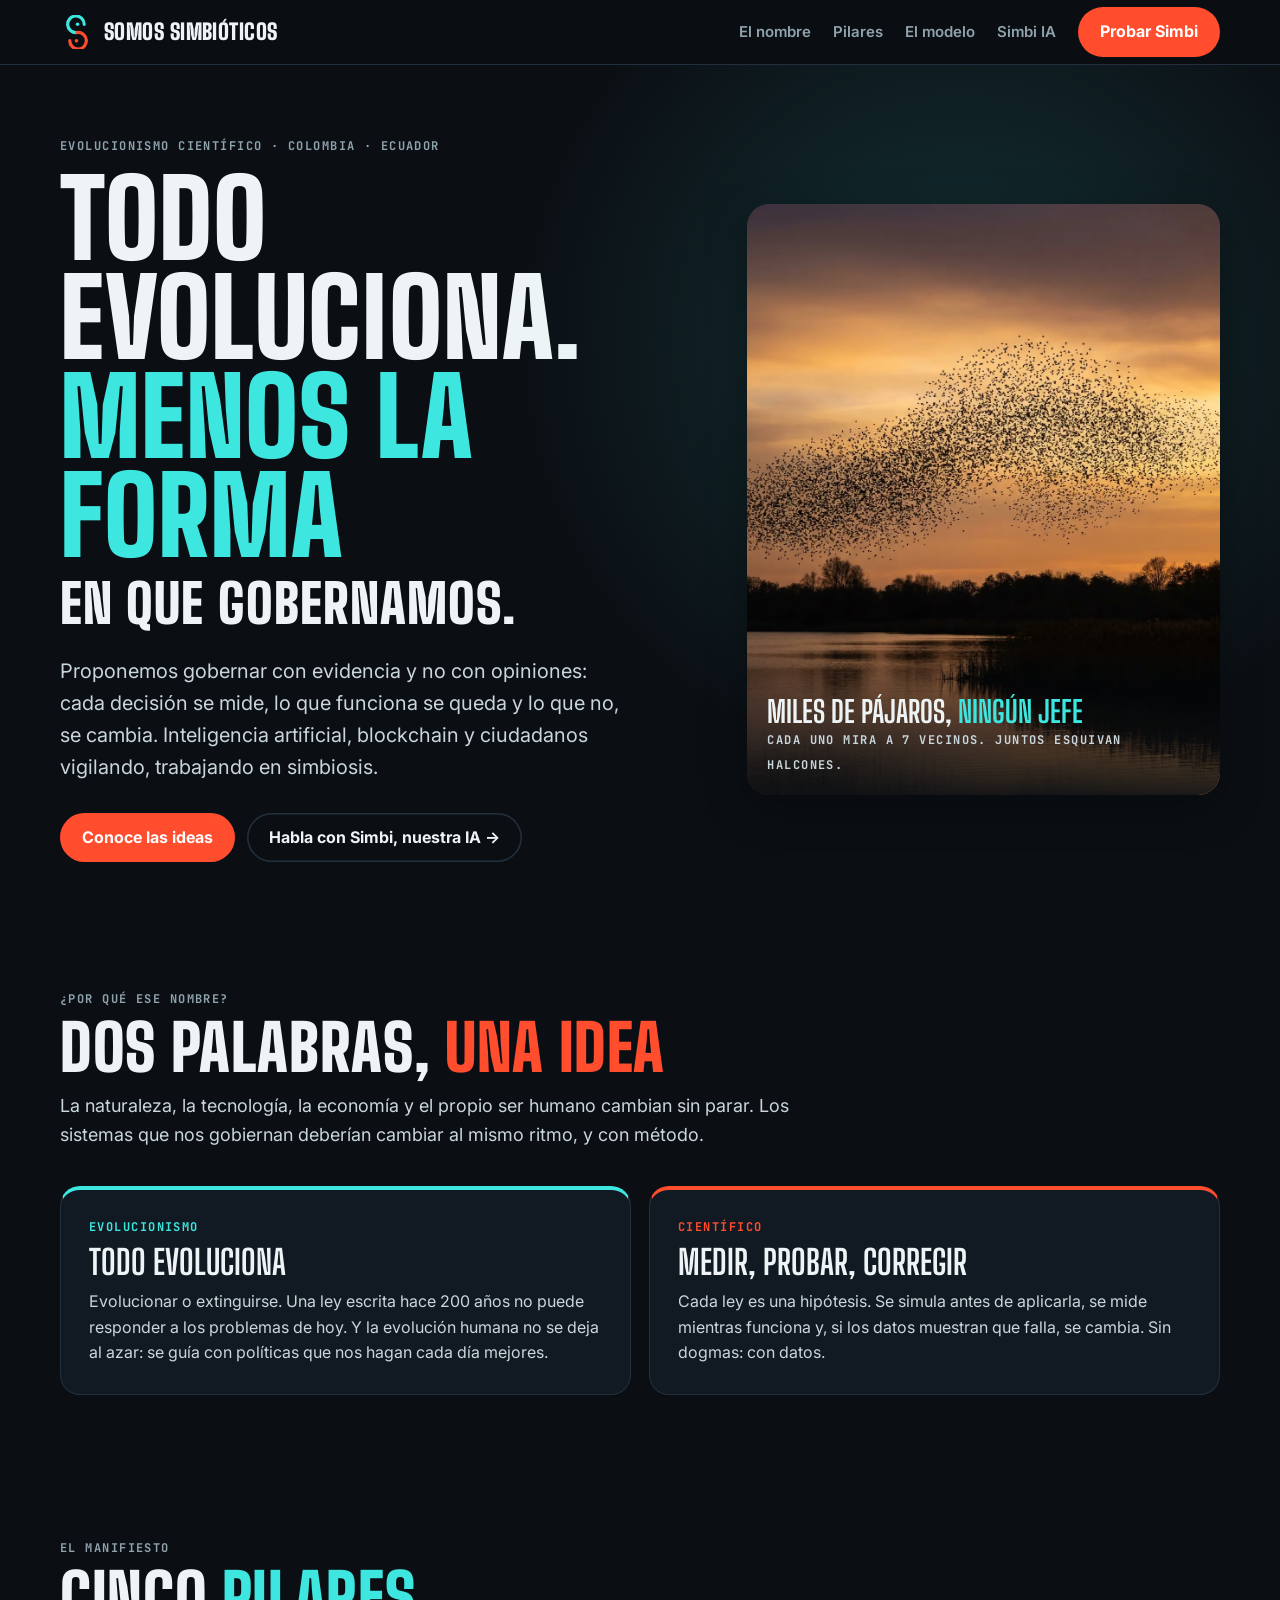
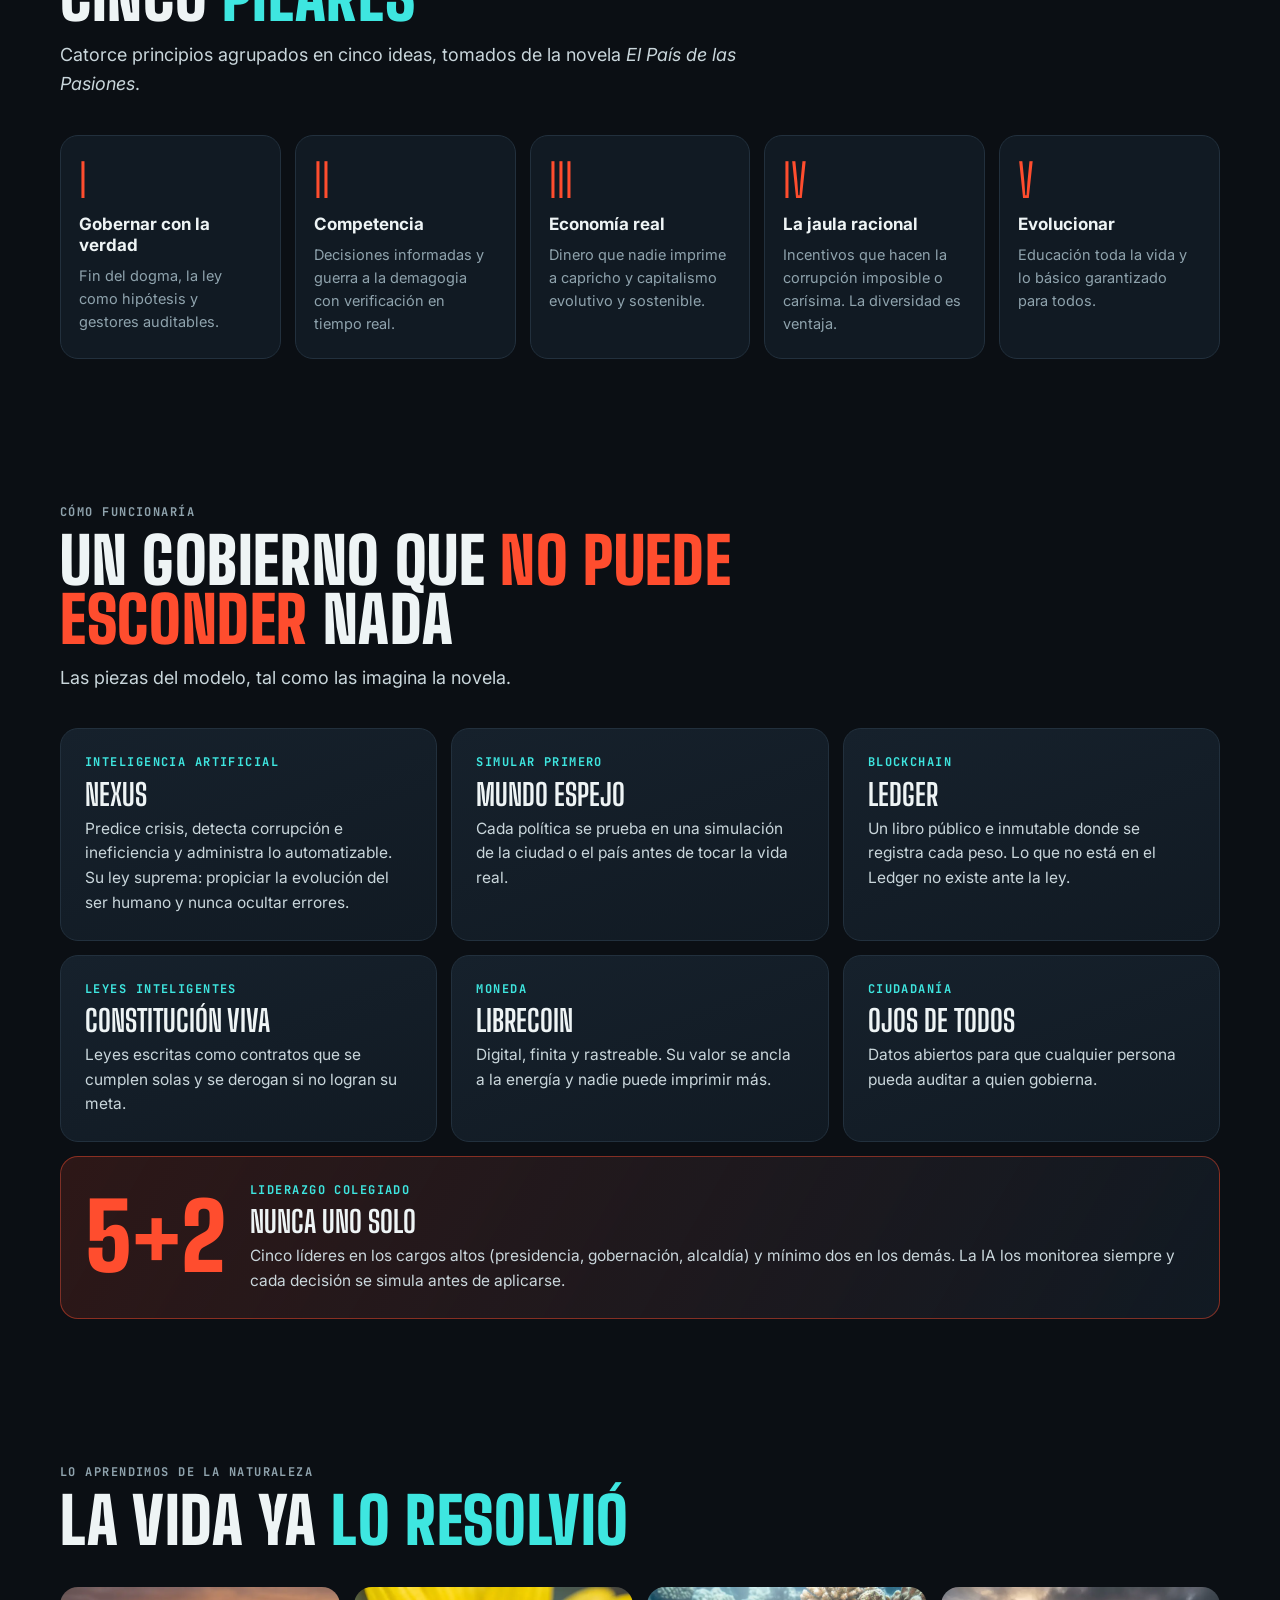
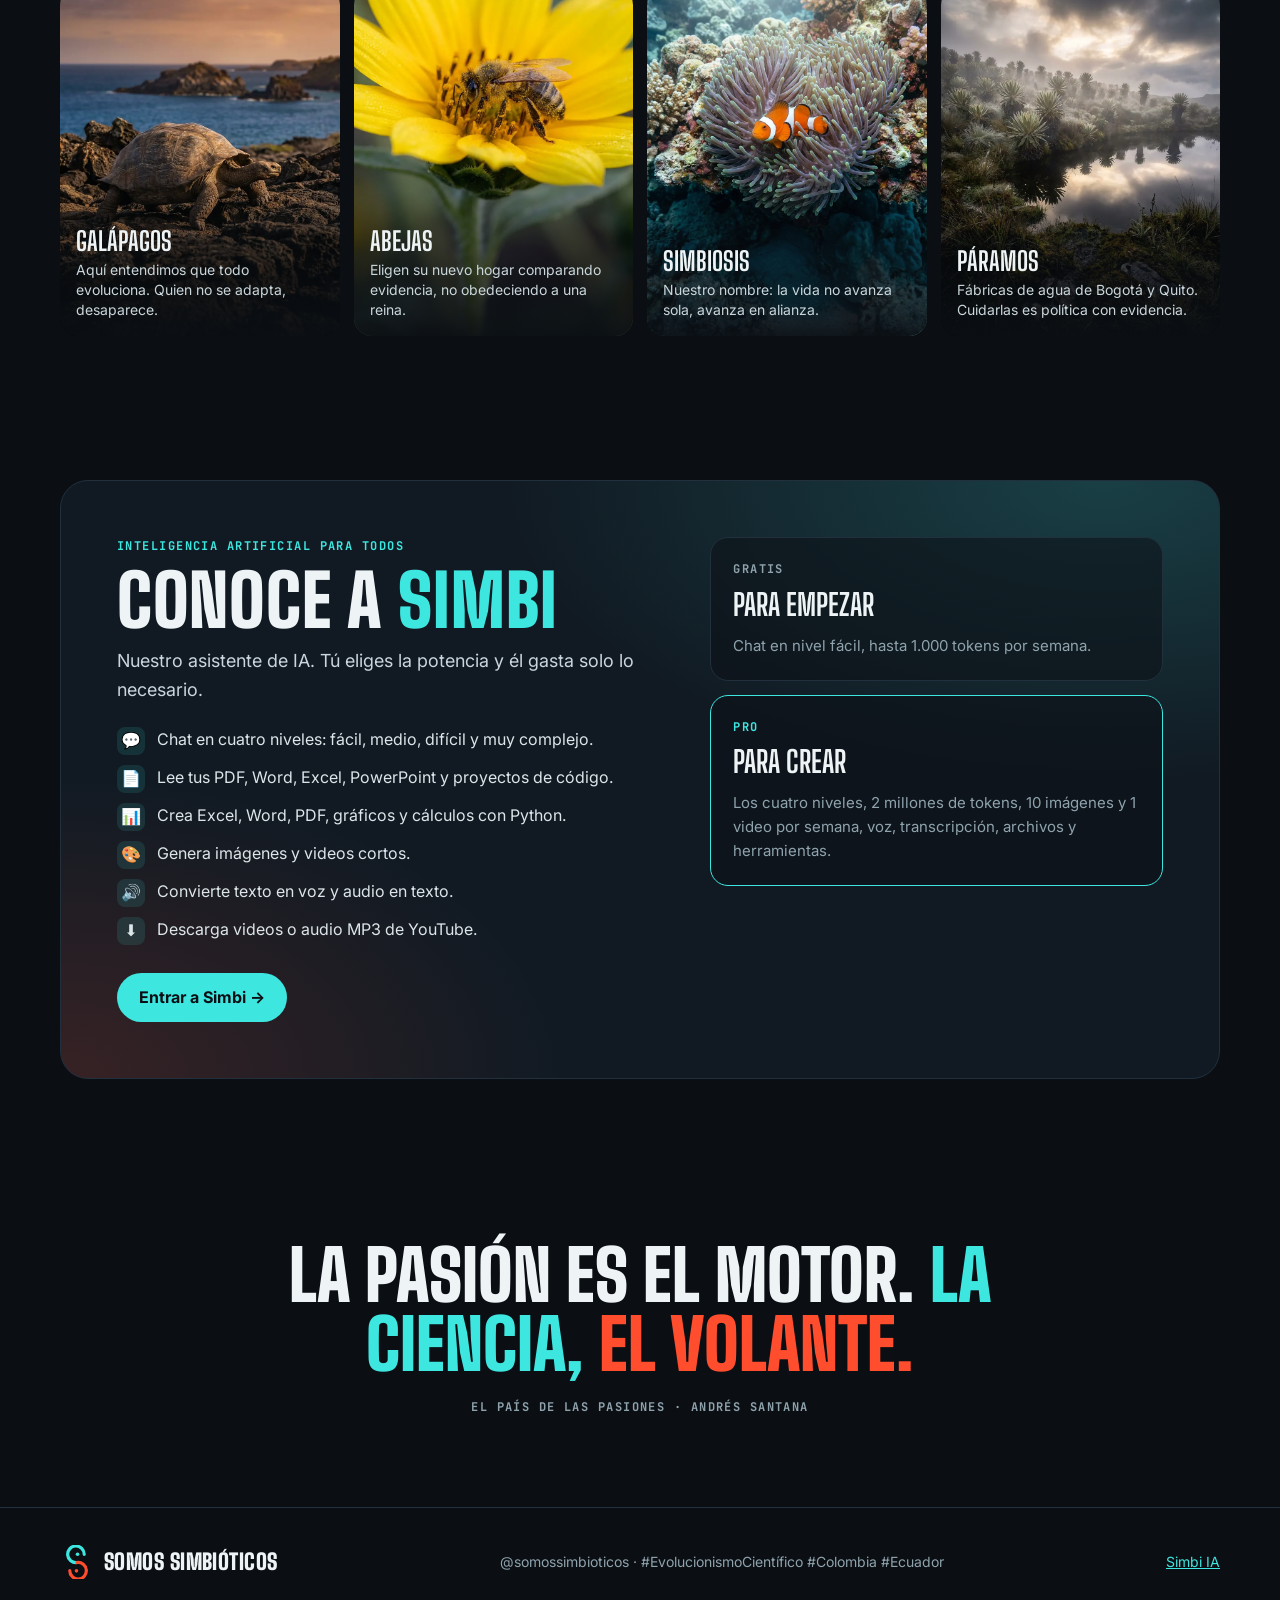
==== index.html @ 5ebbdd75 "Primera versión de Simbi y la web de Somos Simbióticos Co-Authored-By: Claude Opus 5.5 <noreply@anth" ====
<!doctype html>
<html lang="es">
<head>
  <meta charset="utf-8">
  <meta name="viewport" content="width=device-width, initial-scale=1">
  <title>Somos Simbióticos · Evolucionismo Científico</title>
  <meta name="description" content="Todo evoluciona, menos la forma en que gobernamos. El evolucionismo científico propone gobernar con evidencia: medir, probar y corregir. Colombia y Ecuador.">
  <meta property="og:title" content="Somos Simbióticos · Evolucionismo Científico">
  <meta property="og:description" content="Todo evoluciona, menos la forma en que gobernamos.">
  <meta property="og:image" content="https://somossimbioticos.github.io/img/estorninos.webp">
  <meta name="theme-color" content="#0B0F14">
  <link rel="icon" href="logo.svg" type="image/svg+xml">
  <link rel="preconnect" href="https://fonts.googleapis.com">
  <link rel="preconnect" href="https://fonts.gstatic.com" crossorigin>
  <link rel="stylesheet" href="https://fonts.googleapis.com/css2?family=Big+Shoulders+Display:wght@800;900&family=Inter:wght@400;500;600;700&family=JetBrains+Mono:wght@500;700&display=swap">
  <link rel="stylesheet" href="base.css">
  <style>
    .envoltura { width: min(1160px, 100% - 32px); margin-inline: auto; }
    header.nav { position: sticky; top: 0; z-index: 10; backdrop-filter: blur(14px); background: rgba(11, 15, 20, .78); border-bottom: 1px solid var(--linea); }
    .nav .envoltura { display: flex; align-items: center; gap: 18px; height: 64px; }
    .marca { display: flex; align-items: center; gap: 10px; text-decoration: none; color: var(--papel); }
    .marca img { width: 34px; height: 34px; }
    .marca span { font-family: var(--f-titulo); font-weight: 900; font-size: 22px; letter-spacing: .02em; text-transform: uppercase; }
    .nav nav { margin-left: auto; display: flex; gap: 22px; align-items: center; }
    .nav nav a:not(.btn) { color: var(--mut); text-decoration: none; font-weight: 600; font-size: 15px; }
    .nav nav a:not(.btn):hover { color: var(--papel); }
    @media (max-width: 760px) { .nav nav a:not(.btn) { display: none; } .nav .btn { padding: 9px 16px; font-size: 14px; } }

    .hero { position: relative; overflow: hidden; padding: 72px 0 56px; }
    .hero::before { content: ""; position: absolute; inset: -20% -10% auto auto; width: 70%; aspect-ratio: 1; background: radial-gradient(closest-side, rgba(62, 230, 224, .16), transparent); pointer-events: none; }
    .hero .envoltura { display: grid; grid-template-columns: 1.15fr .85fr; gap: 48px; align-items: center; }
    .hero h1 { font-size: clamp(52px, 8.4vw, 112px); }
    .hero h1 .l2 { display: block; color: var(--cian); }
    .hero h1 .l3 { display: block; font-size: .5em; color: var(--papel); margin-top: .25em; }
    .hero p.lead { font-size: clamp(17px, 2vw, 20px); color: #C9D6DB; max-width: 560px; margin: 26px 0 30px; }
    .acciones { display: flex; flex-wrap: wrap; gap: 12px; }
    .foto-hero { position: relative; border-radius: 22px; overflow: hidden; box-shadow: var(--sombra); aspect-ratio: 4/5; }
    .foto-hero img { width: 100%; height: 100%; object-fit: cover; }
    .foto-hero figcaption { position: absolute; left: 0; right: 0; bottom: 0; padding: 60px 20px 18px; background: linear-gradient(transparent, rgba(11, 15, 20, .92)); }
    .foto-hero figcaption b { display: block; font-family: var(--f-titulo); font-size: 30px; text-transform: uppercase; line-height: 1; }
    @media (max-width: 860px) { .hero .envoltura { grid-template-columns: 1fr; } .foto-hero { aspect-ratio: 16/11; } .hero { padding-top: 40px; } }

    section { padding: 72px 0; }
    .sec-cab { max-width: 760px; margin-bottom: 36px; }
    .sec-cab h2 { font-size: clamp(38px, 5.6vw, 64px); margin: 10px 0 14px; }
    .sec-cab p { color: #C9D6DB; font-size: 18px; margin: 0; }

    .dos { display: grid; grid-template-columns: 1fr 1fr; gap: 18px; }
    .tarjeta { background: var(--panel); border: 1px solid var(--linea); border-radius: 20px; padding: 28px; }
    .tarjeta h3 { font-family: var(--f-titulo); font-size: 34px; text-transform: uppercase; margin: 8px 0 10px; line-height: 1; }
    .tarjeta p { margin: 0; color: #C9D6DB; }
    .tarjeta.c { border-top: 4px solid var(--cian); }
    .tarjeta.b { border-top: 4px solid var(--brasa); }
    @media (max-width: 760px) { .dos { grid-template-columns: 1fr; } }

    .pilares { display: grid; grid-template-columns: repeat(5, 1fr); gap: 14px; }
    .pilar { background: var(--panel); border: 1px solid var(--linea); border-radius: 18px; padding: 22px 18px; }
    .pilar .n { font-family: var(--f-titulo); font-size: 46px; line-height: 1; color: var(--brasa); }
    .pilar h3 { font-size: 17px; margin: 10px 0 8px; line-height: 1.25; }
    .pilar p { font-size: 14.5px; color: var(--mut); margin: 0; }
    @media (max-width: 1000px) { .pilares { grid-template-columns: repeat(2, 1fr); } }
    @media (max-width: 520px) { .pilares { grid-template-columns: 1fr; } }

    .piezas { display: grid; grid-template-columns: repeat(3, 1fr); gap: 14px; }
    .pieza { padding: 24px; border-radius: 18px; background: linear-gradient(160deg, var(--panel-2), var(--panel)); border: 1px solid var(--linea); }
    .pieza .mono { color: var(--cian); }
    .pieza h3 { font-family: var(--f-titulo); font-size: 30px; text-transform: uppercase; margin: 6px 0 8px; line-height: 1; }
    .pieza p { margin: 0; color: #C9D6DB; font-size: 15.5px; }
    .pieza.dest { grid-column: span 3; display: grid; grid-template-columns: auto 1fr; gap: 24px; align-items: center; border-color: rgba(255, 77, 46, .45); background: linear-gradient(120deg, var(--brasa-suave), var(--panel)); }
    .pieza.dest .cifra { font-family: var(--f-titulo); font-weight: 900; font-size: 92px; line-height: .9; color: var(--brasa); }
    @media (max-width: 900px) { .piezas { grid-template-columns: 1fr 1fr; } .pieza.dest { grid-column: span 2; } }
    @media (max-width: 560px) { .piezas { grid-template-columns: 1fr; } .pieza.dest { grid-column: span 1; grid-template-columns: 1fr; } }

    .natura { display: grid; grid-template-columns: repeat(4, 1fr); gap: 14px; }
    .foto { position: relative; border-radius: 18px; overflow: hidden; aspect-ratio: 4/5; background: var(--panel); }
    .foto img { width: 100%; height: 100%; object-fit: cover; transition: transform .6s; }
    .foto:hover img { transform: scale(1.04); }
    .foto div { position: absolute; inset: auto 0 0 0; padding: 70px 16px 16px; background: linear-gradient(transparent, rgba(11, 15, 20, .95)); }
    .foto b { font-family: var(--f-titulo); font-size: 26px; text-transform: uppercase; line-height: 1; display: block; }
    .foto p { margin: 6px 0 0; font-size: 14px; color: #C9D6DB; line-height: 1.45; }
    @media (max-width: 900px) { .natura { grid-template-columns: 1fr 1fr; } }

    .simbi { border-radius: 28px; padding: clamp(28px, 5vw, 56px); background:
      radial-gradient(600px 300px at 90% 0%, rgba(62, 230, 224, .18), transparent),
      radial-gradient(500px 300px at 0% 100%, rgba(255, 77, 46, .16), transparent), var(--panel);
      border: 1px solid var(--linea); display: grid; grid-template-columns: 1.1fr .9fr; gap: 40px; }
    .simbi h2 { font-size: clamp(40px, 6vw, 72px); }
    .simbi ul { list-style: none; padding: 0; margin: 22px 0 28px; display: grid; gap: 10px; }
    .simbi li { display: flex; gap: 12px; align-items: flex-start; color: #DCE6E9; }
    .simbi li span { flex: none; width: 28px; height: 28px; display: grid; place-items: center; border-radius: 8px; background: var(--cian-suave); }
    .planes { display: grid; gap: 14px; align-content: start; }
    .plan { border-radius: 18px; padding: 22px; background: rgba(11, 15, 20, .55); border: 1px solid var(--linea); }
    .plan.pro { border-color: var(--cian); }
    .plan h3 { margin: 0 0 6px; font-family: var(--f-titulo); font-size: 30px; text-transform: uppercase; }
    .plan p { margin: 0; color: var(--mut); font-size: 15px; }
    @media (max-width: 860px) { .simbi { grid-template-columns: 1fr; } }

    .frase { text-align: center; padding: 90px 0; }
    .frase blockquote { margin: 0 auto; max-width: 900px; font-family: var(--f-titulo); font-weight: 900; text-transform: uppercase; font-size: clamp(36px, 5.6vw, 70px); line-height: .98; }
    .frase cite { display: block; margin-top: 20px; font-style: normal; }

    footer { border-top: 1px solid var(--linea); padding: 36px 0 48px; color: var(--mut); font-size: 14px; }
    footer .envoltura { display: flex; flex-wrap: wrap; gap: 16px; justify-content: space-between; align-items: center; }
    .aparecer { opacity: 0; transform: translateY(18px); transition: opacity .7s, transform .7s; }
    .aparecer.si { opacity: 1; transform: none; }
  </style>
</head>
<body>
  <header class="nav">
    <div class="envoltura">
      <a class="marca" href="./"><img src="logo.svg" alt=""><span>Somos Simbióticos</span></a>
      <nav>
        <a href="#nombre">El nombre</a>
        <a href="#pilares">Pilares</a>
        <a href="#modelo">El modelo</a>
        <a href="#simbi">Simbi IA</a>
        <a class="btn btn-brasa" href="app/">Probar Simbi</a>
      </nav>
    </div>
  </header>

  <main>
    <section class="hero">
      <div class="envoltura">
        <div>
          <div class="mono">Evolucionismo científico · Colombia · Ecuador</div>
          <h1 class="titulo" style="margin-top:14px">Todo evoluciona.<span class="l2">Menos la forma</span><span class="l3">en que gobernamos.</span></h1>
          <p class="lead">Proponemos gobernar con evidencia y no con opiniones: cada decisión se mide, lo que funciona se queda y lo que no, se cambia. Inteligencia artificial, blockchain y ciudadanos vigilando, trabajando en simbiosis.</p>
          <div class="acciones">
            <a class="btn btn-brasa" href="#nombre">Conoce las ideas</a>
            <a class="btn btn-borde" href="app/">Habla con Simbi, nuestra IA →</a>
          </div>
        </div>
        <figure class="foto-hero" style="margin:0">
          <img src="img/estorninos.webp" alt="Bandada de estorninos formando una figura al atardecer" width="1100" height="1366" fetchpriority="high">
          <figcaption><b>Miles de pájaros, <span class="cian">ningún jefe</span></b><span class="mono" style="color:#C9D6DB">Cada uno mira a 7 vecinos. Juntos esquivan halcones.</span></figcaption>
        </figure>
      </div>
    </section>

    <section id="nombre">
      <div class="envoltura">
        <div class="sec-cab aparecer">
          <div class="mono">¿Por qué ese nombre?</div>
          <h2 class="titulo">Dos palabras, <span class="brasa">una idea</span></h2>
          <p>La naturaleza, la tecnología, la economía y el propio ser humano cambian sin parar. Los sistemas que nos gobiernan deberían cambiar al mismo ritmo, y con método.</p>
        </div>
        <div class="dos">
          <article class="tarjeta c aparecer">
            <div class="mono cian">Evolucionismo</div>
            <h3>Todo evoluciona</h3>
            <p>Evolucionar o extinguirse. Una ley escrita hace 200 años no puede responder a los problemas de hoy. Y la evolución humana no se deja al azar: se guía con políticas que nos hagan cada día mejores.</p>
          </article>
          <article class="tarjeta b aparecer">
            <div class="mono brasa">Científico</div>
            <h3>Medir, probar, corregir</h3>
            <p>Cada ley es una hipótesis. Se simula antes de aplicarla, se mide mientras funciona y, si los datos muestran que falla, se cambia. Sin dogmas: con datos.</p>
          </article>
        </div>
      </div>
    </section>

    <section id="pilares">
      <div class="envoltura">
        <div class="sec-cab aparecer">
          <div class="mono">El manifiesto</div>
          <h2 class="titulo">Cinco <span class="cian">pilares</span></h2>
          <p>Catorce principios agrupados en cinco ideas, tomados de la novela <em>El País de las Pasiones</em>.</p>
        </div>
        <div class="pilares">
          <article class="pilar aparecer"><div class="n">I</div><h3>Gobernar con la verdad</h3><p>Fin del dogma, la ley como hipótesis y gestores auditables.</p></article>
          <article class="pilar aparecer"><div class="n">II</div><h3>Competencia</h3><p>Decisiones informadas y guerra a la demagogia con verificación en tiempo real.</p></article>
          <article class="pilar aparecer"><div class="n">III</div><h3>Economía real</h3><p>Dinero que nadie imprime a capricho y capitalismo evolutivo y sostenible.</p></article>
          <article class="pilar aparecer"><div class="n">IV</div><h3>La jaula racional</h3><p>Incentivos que hacen la corrupción imposible o carísima. La diversidad es ventaja.</p></article>
          <article class="pilar aparecer"><div class="n">V</div><h3>Evolucionar</h3><p>Educación toda la vida y lo básico garantizado para todos.</p></article>
        </div>
      </div>
    </section>

    <section id="modelo">
      <div class="envoltura">
        <div class="sec-cab aparecer">
          <div class="mono">Cómo funcionaría</div>
          <h2 class="titulo">Un gobierno que <span class="brasa">no puede esconder</span> nada</h2>
          <p>Las piezas del modelo, tal como las imagina la novela.</p>
        </div>
        <div class="piezas">
          <article class="pieza aparecer"><div class="mono">Inteligencia artificial</div><h3>Nexus</h3><p>Predice crisis, detecta corrupción e ineficiencia y administra lo automatizable. Su ley suprema: propiciar la evolución del ser humano y nunca ocultar errores.</p></article>
          <article class="pieza aparecer"><div class="mono">Simular primero</div><h3>Mundo espejo</h3><p>Cada política se prueba en una simulación de la ciudad o el país antes de tocar la vida real.</p></article>
          <article class="pieza aparecer"><div class="mono">Blockchain</div><h3>Ledger</h3><p>Un libro público e inmutable donde se registra cada peso. Lo que no está en el Ledger no existe ante la ley.</p></article>
          <article class="pieza aparecer"><div class="mono">Leyes inteligentes</div><h3>Constitución Viva</h3><p>Leyes escritas como contratos que se cumplen solas y se derogan si no logran su meta.</p></article>
          <article class="pieza aparecer"><div class="mono">Moneda</div><h3>LibreCoin</h3><p>Digital, finita y rastreable. Su valor se ancla a la energía y nadie puede imprimir más.</p></article>
          <article class="pieza aparecer"><div class="mono">Ciudadanía</div><h3>Ojos de todos</h3><p>Datos abiertos para que cualquier persona pueda auditar a quien gobierna.</p></article>
          <article class="pieza dest aparecer">
            <div class="cifra">5+2</div>
            <div><div class="mono brasa">Liderazgo colegiado</div><h3 style="margin-top:6px">Nunca uno solo</h3><p>Cinco líderes en los cargos altos (presidencia, gobernación, alcaldía) y mínimo dos en los demás. La IA los monitorea siempre y cada decisión se simula antes de aplicarse.</p></div>
          </article>
        </div>
      </div>
    </section>

    <section>
      <div class="envoltura">
        <div class="sec-cab aparecer">
          <div class="mono">Lo aprendimos de la naturaleza</div>
          <h2 class="titulo">La vida ya <span class="cian">lo resolvió</span></h2>
        </div>
        <div class="natura">
          <figure class="foto aparecer" style="margin:0"><img src="img/galapagos.webp" alt="Tortuga gigante en Galápagos" loading="lazy" width="900" height="1117"><div><b>Galápagos</b><p>Aquí entendimos que todo evoluciona. Quien no se adapta, desaparece.</p></div></figure>
          <figure class="foto aparecer" style="margin:0"><img src="img/abeja.webp" alt="Abeja sobre una flor amarilla" loading="lazy" width="900" height="1117"><div><b>Abejas</b><p>Eligen su nuevo hogar comparando evidencia, no obedeciendo a una reina.</p></div></figure>
          <figure class="foto aparecer" style="margin:0"><img src="img/simbiosis.webp" alt="Pez payaso en una anémona" loading="lazy" width="900" height="1117"><div><b>Simbiosis</b><p>Nuestro nombre: la vida no avanza sola, avanza en alianza.</p></div></figure>
          <figure class="foto aparecer" style="margin:0"><img src="img/paramo.webp" alt="Páramo andino con frailejones" loading="lazy" width="900" height="1117"><div><b>Páramos</b><p>Fábricas de agua de Bogotá y Quito. Cuidarlas es política con evidencia.</p></div></figure>
        </div>
      </div>
    </section>

    <section id="simbi">
      <div class="envoltura">
        <div class="simbi aparecer">
          <div>
            <div class="mono cian">Inteligencia artificial para todos</div>
            <h2 class="titulo" style="margin-top:10px">Conoce a <span class="cian">Simbi</span></h2>
            <p style="color:#C9D6DB;font-size:18px;margin:14px 0 0">Nuestro asistente de IA. Tú eliges la potencia y él gasta solo lo necesario.</p>
            <ul>
              <li><span>💬</span> Chat en cuatro niveles: fácil, medio, difícil y muy complejo.</li>
              <li><span>📄</span> Lee tus PDF, Word, Excel, PowerPoint y proyectos de código.</li>
              <li><span>📊</span> Crea Excel, Word, PDF, gráficos y cálculos con Python.</li>
              <li><span>🎨</span> Genera imágenes y videos cortos.</li>
              <li><span>🔊</span> Convierte texto en voz y audio en texto.</li>
              <li><span>⬇️</span> Descarga videos o audio MP3 de YouTube.</li>
            </ul>
            <a class="btn btn-cian" href="app/">Entrar a Simbi →</a>
          </div>
          <div class="planes">
            <div class="plan"><div class="mono">Gratis</div><h3>Para empezar</h3><p>Chat en nivel fácil, hasta 1.000 tokens por semana.</p></div>
            <div class="plan pro"><div class="mono cian">Pro</div><h3>Para crear</h3><p>Los cuatro niveles, 2 millones de tokens, 10 imágenes y 1 video por semana, voz, transcripción, archivos y herramientas.</p></div>
          </div>
        </div>
      </div>
    </section>

    <section class="frase">
      <div class="envoltura aparecer">
        <blockquote>La pasión es el motor. <span class="cian">La ciencia,</span> <span class="brasa">el volante.</span></blockquote>
        <cite class="mono">El País de las Pasiones · Andrés Santana</cite>
      </div>
    </section>
  </main>

  <footer>
    <div class="envoltura">
      <a class="marca" href="./"><img src="logo.svg" alt=""><span>Somos Simbióticos</span></a>
      <div>@somossimbioticos · #EvolucionismoCientífico #Colombia #Ecuador</div>
      <a href="app/">Simbi IA</a>
    </div>
  </footer>

  <script>
    const io = new IntersectionObserver((es) => es.forEach((e) => { if (e.isIntersecting) { e.target.classList.add("si"); io.unobserve(e.target); } }), { rootMargin: "0px 0px -8% 0px" });
    document.querySelectorAll(".aparecer").forEach((el) => io.observe(el));
  </script>
</body>
</html>
---- base.css ----
/* Somos Simbióticos — tokens de marca compartidos (sitio y asistente) */
:root {
  --ink: #0B0F14;
  --panel: #111A23;
  --panel-2: #16212C;
  --linea: #22303D;
  --brasa: #FF4D2E;
  --brasa-suave: rgba(255, 77, 46, .14);
  --cian: #3EE6E0;
  --cian-suave: rgba(62, 230, 224, .12);
  --ambar: #FFC23F;
  --papel: #EEF4F5;
  --mut: #8FA3AD;
  --exito: #4ADE80;
  --error: #FF6B5B;
  --radio: 14px;
  --sombra: 0 12px 40px rgba(0, 0, 0, .35);
  --f-titulo: "Big Shoulders Display", "Arial Narrow", sans-serif;
  --f-texto: "Inter", system-ui, -apple-system, "Segoe UI", sans-serif;
  --f-mono: "JetBrains Mono", ui-monospace, monospace;
  color-scheme: dark;
}

*, *::before, *::after { box-sizing: border-box; }
[hidden] { display: none !important; }
html { -webkit-text-size-adjust: 100%; }
body {
  margin: 0;
  background: var(--ink);
  color: var(--papel);
  font: 400 16px/1.6 var(--f-texto);
  -webkit-font-smoothing: antialiased;
}
img, video { max-width: 100%; display: block; }
a { color: var(--cian); }
button, input, textarea, select { font: inherit; color: inherit; }
:focus-visible { outline: 2px solid var(--cian); outline-offset: 2px; }

.mono { font-family: var(--f-mono); font-weight: 700; letter-spacing: .12em; text-transform: uppercase; font-size: 12px; color: var(--mut); }
.titulo { font-family: var(--f-titulo); font-weight: 900; text-transform: uppercase; line-height: .92; letter-spacing: .01em; margin: 0; }
.cian { color: var(--cian); }
.brasa { color: var(--brasa); }
.ambar { color: var(--ambar); }

.btn {
  display: inline-flex; align-items: center; justify-content: center; gap: 8px;
  border: 0; border-radius: 999px; padding: 12px 22px; cursor: pointer;
  font-weight: 700; text-decoration: none; transition: transform .15s, background .2s, opacity .2s;
}
.btn:active { transform: scale(.97); }
.btn:disabled { opacity: .5; cursor: not-allowed; }
.btn-brasa { background: var(--brasa); color: #fff; }
.btn-brasa:hover { background: #ff6648; }
.btn-cian { background: var(--cian); color: var(--ink); }
.btn-borde { background: transparent; color: var(--papel); box-shadow: inset 0 0 0 1.5px var(--linea); }
.btn-borde:hover { box-shadow: inset 0 0 0 1.5px var(--cian); color: var(--cian); }

.sr { position: absolute; width: 1px; height: 1px; overflow: hidden; clip: rect(0 0 0 0); white-space: nowrap; }

@media (prefers-reduced-motion: reduce) {
  *, *::before, *::after { animation-duration: .01ms !important; transition-duration: .01ms !important; }
}
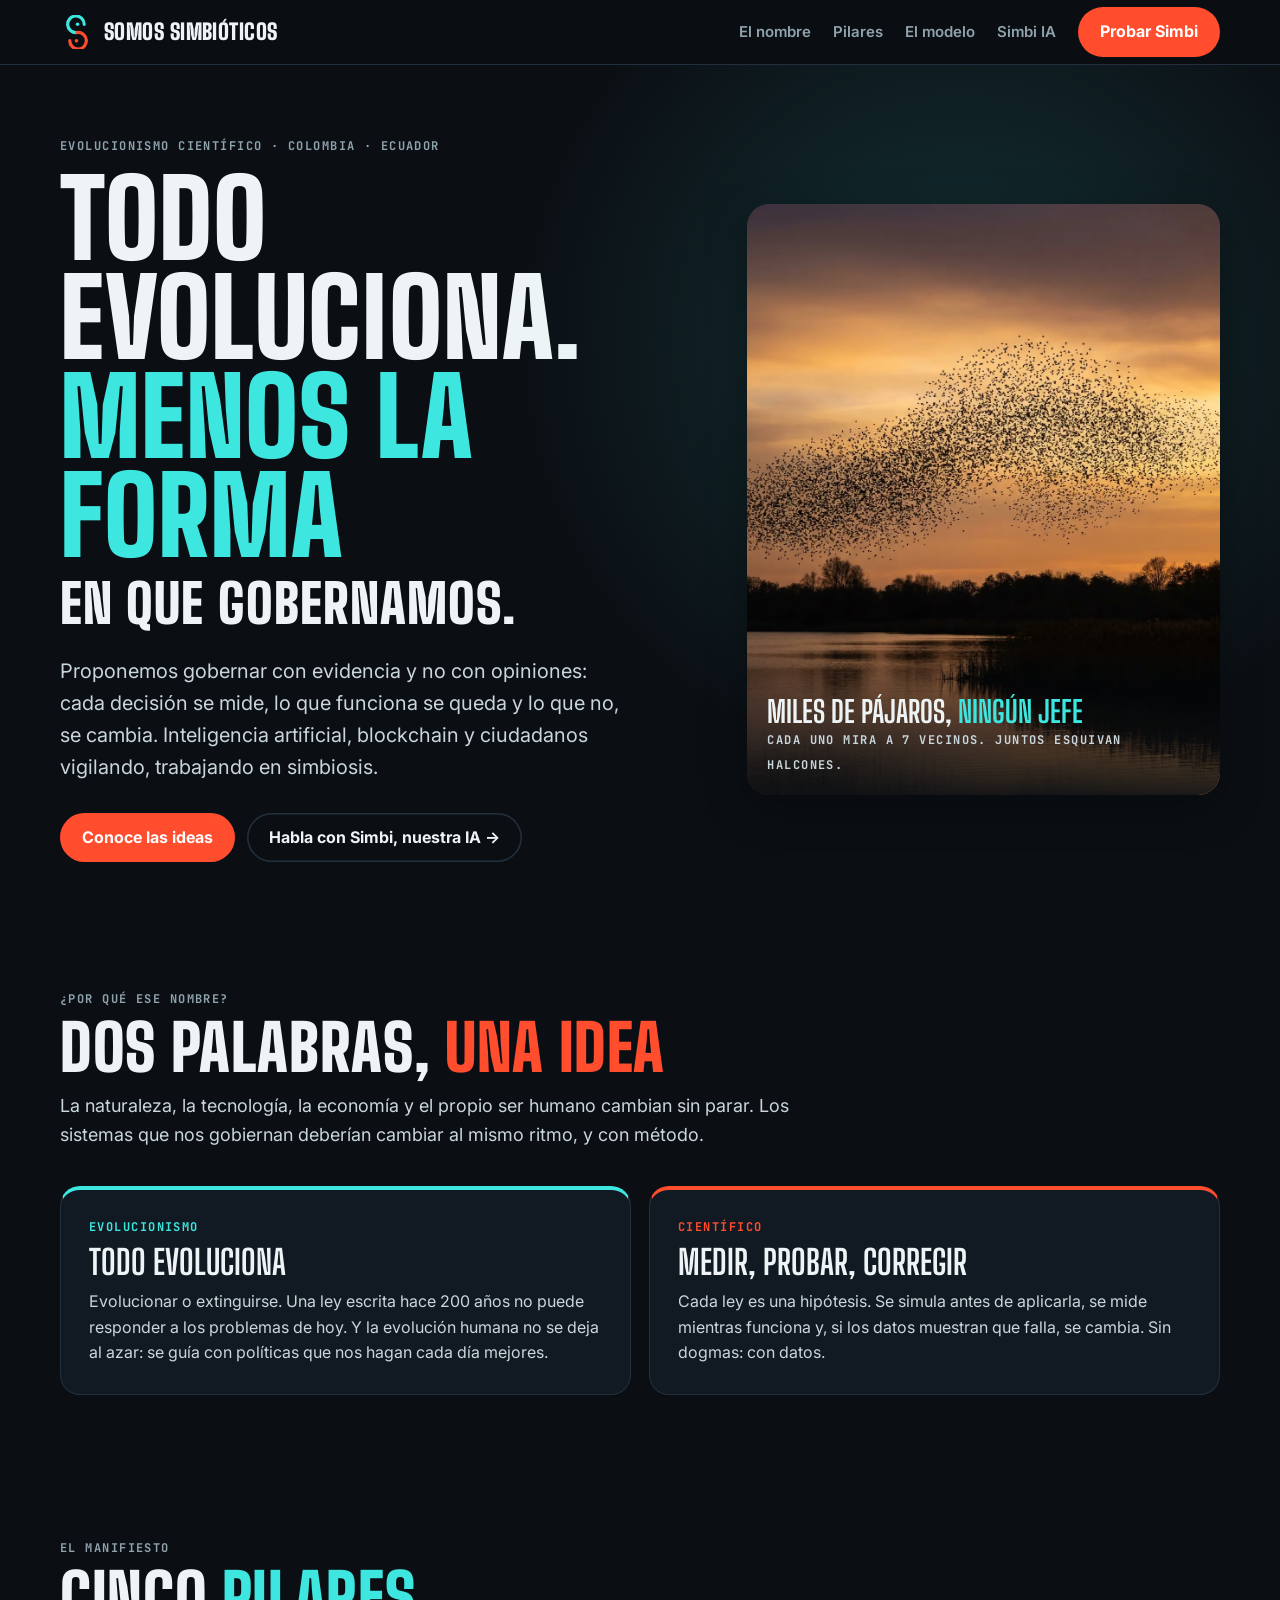
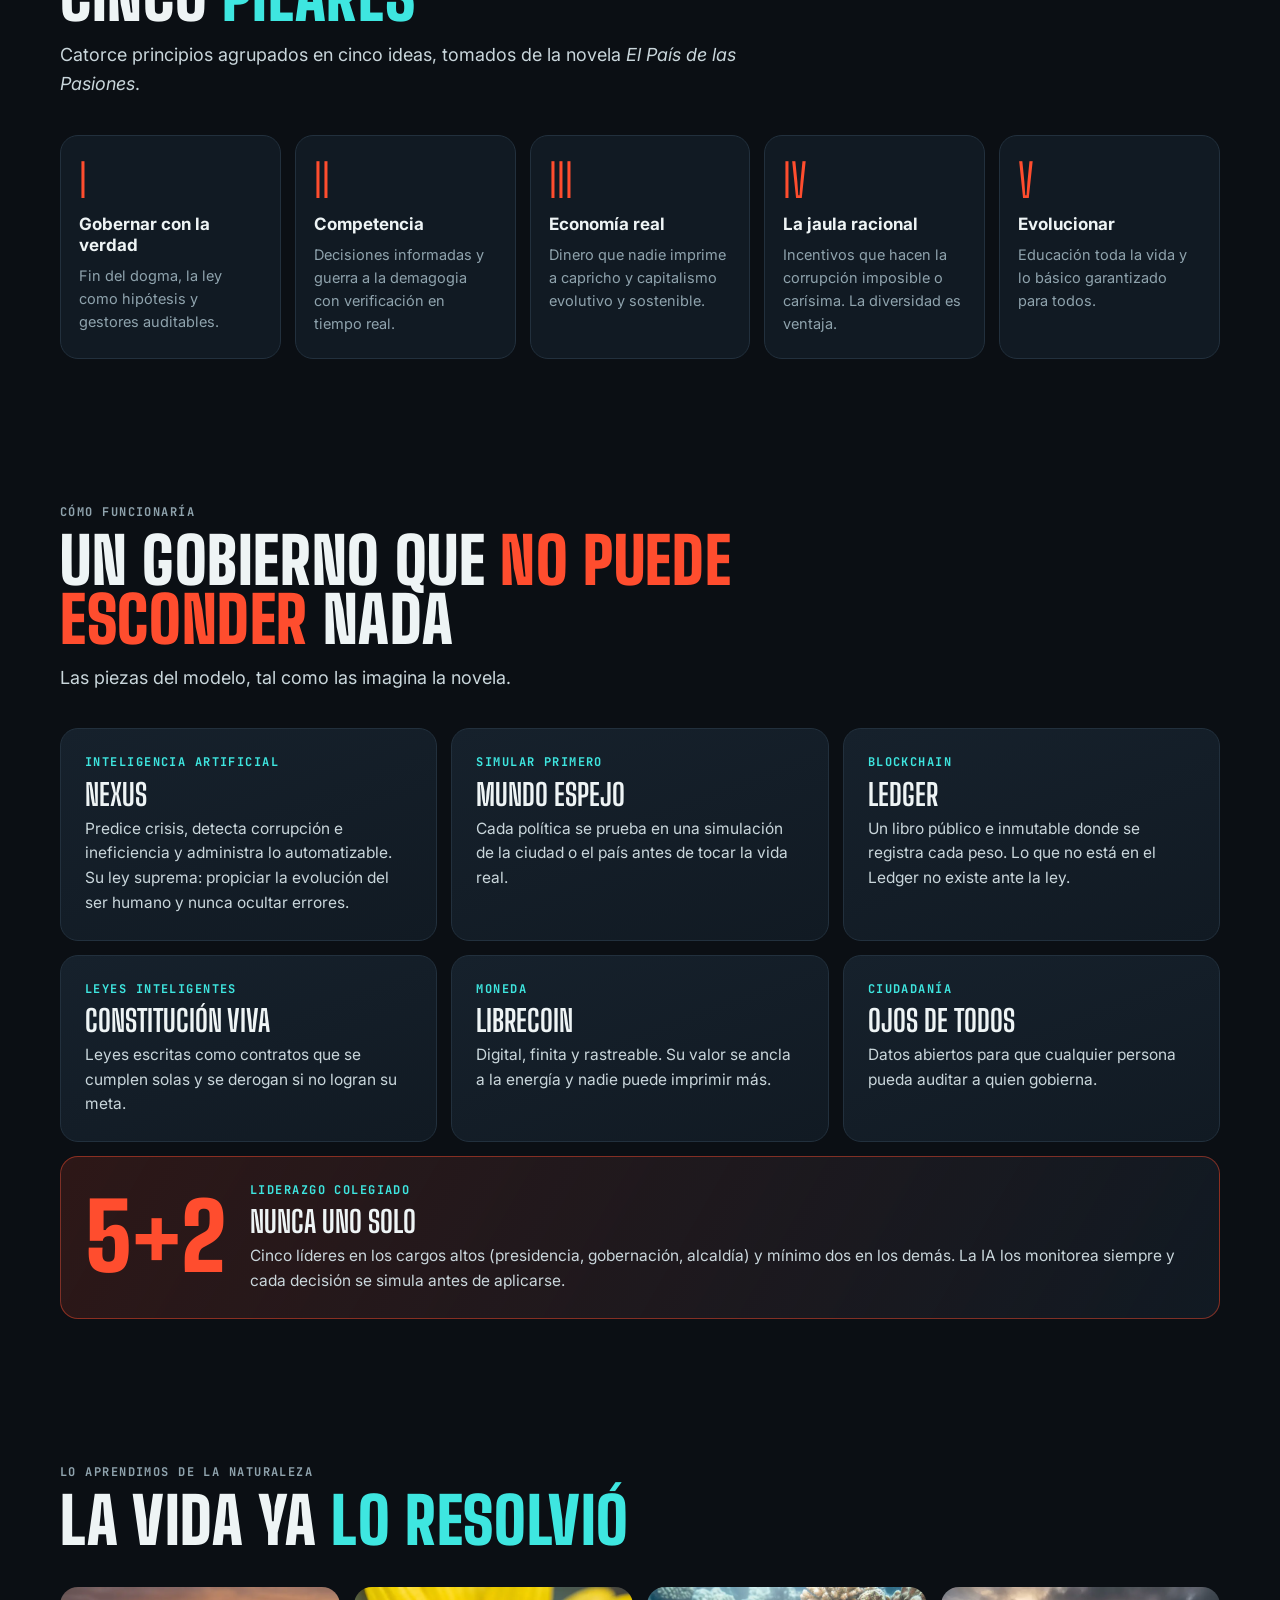
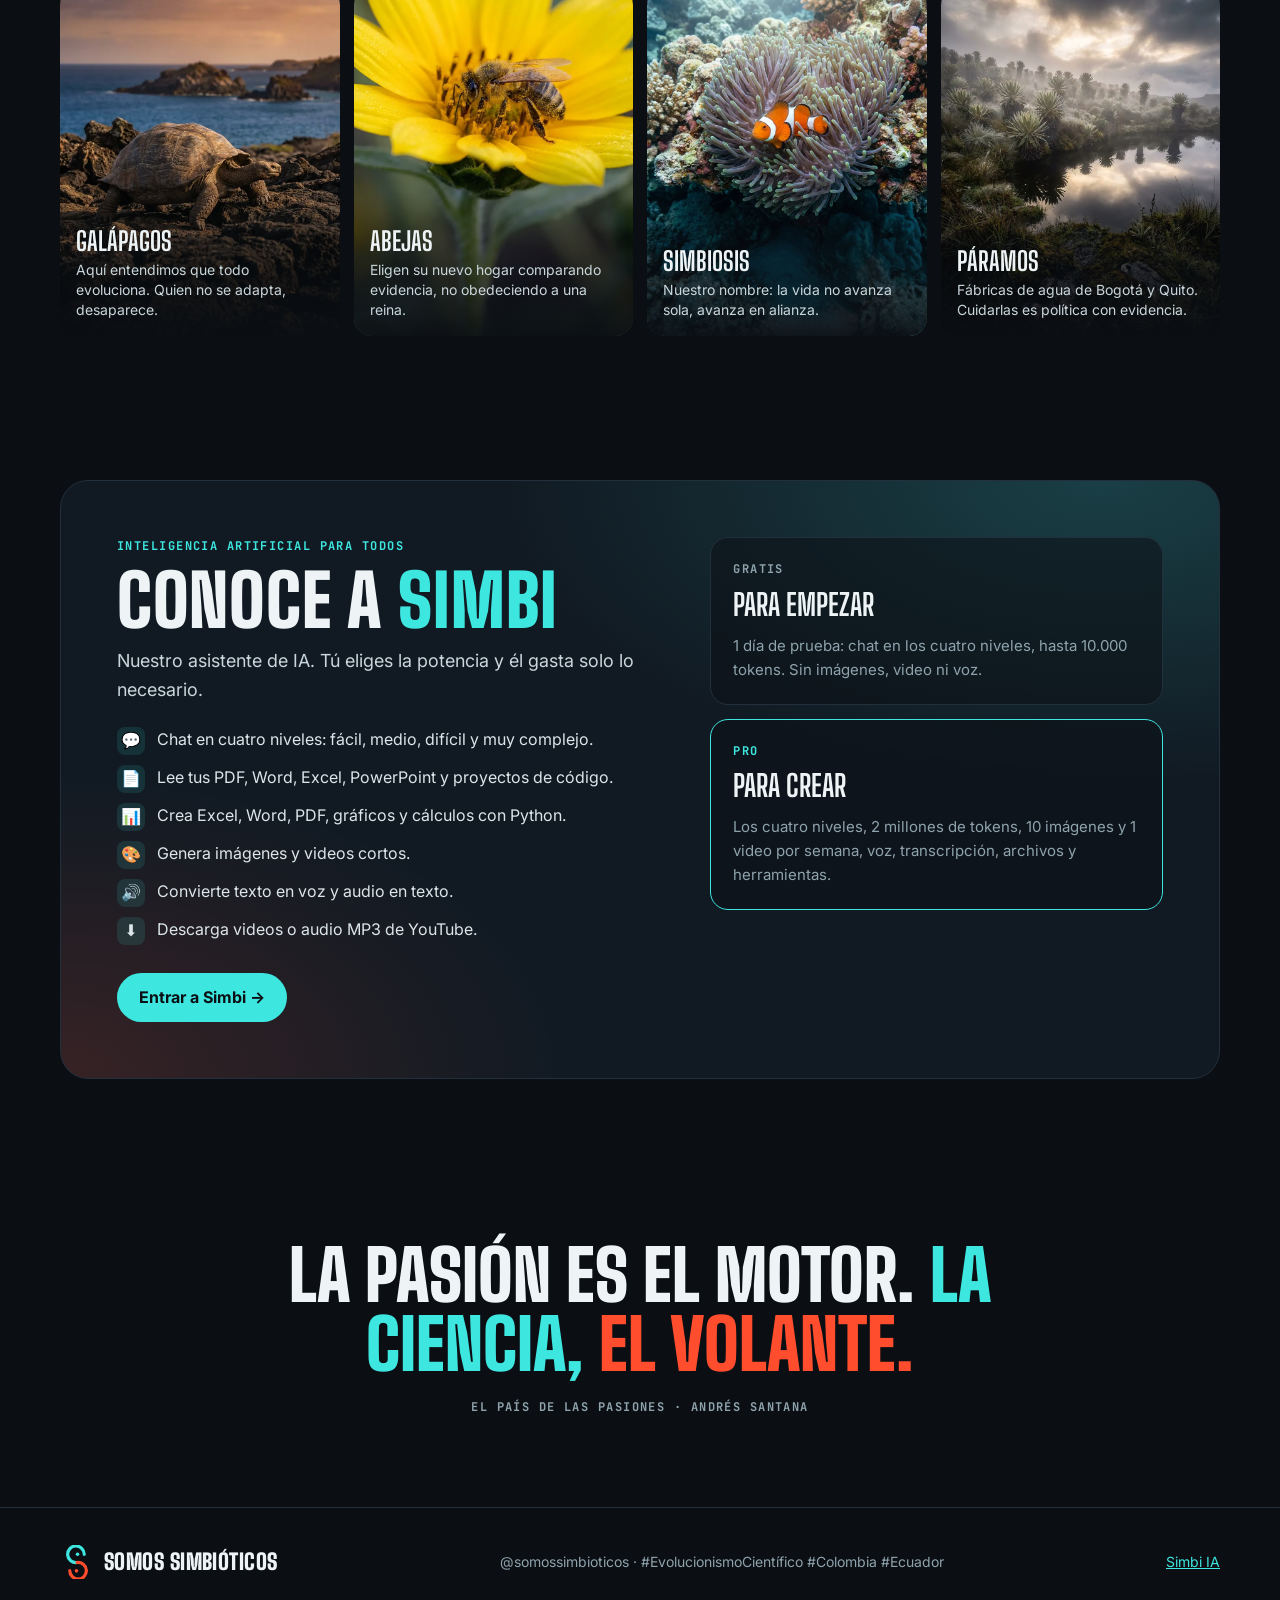
==== commit 9e9e6727: "Día de prueba, botón "Límite semanal" y modelo visible para el admin - Gratis: 1 día de prueba con c" ====
--- a/index.html
+++ b/index.html
@@ -232,7 +232,7 @@
             <a class="btn btn-cian" href="app/">Entrar a Simbi →</a>
           </div>
           <div class="planes">
-            <div class="plan"><div class="mono">Gratis</div><h3>Para empezar</h3><p>Chat en nivel fácil, hasta 1.000 tokens por semana.</p></div>
+            <div class="plan"><div class="mono">Gratis</div><h3>Para empezar</h3><p>1 día de prueba: chat en los cuatro niveles, hasta 10.000 tokens. Sin imágenes, video ni voz.</p></div>
             <div class="plan pro"><div class="mono cian">Pro</div><h3>Para crear</h3><p>Los cuatro niveles, 2 millones de tokens, 10 imágenes y 1 video por semana, voz, transcripción, archivos y herramientas.</p></div>
           </div>
         </div>
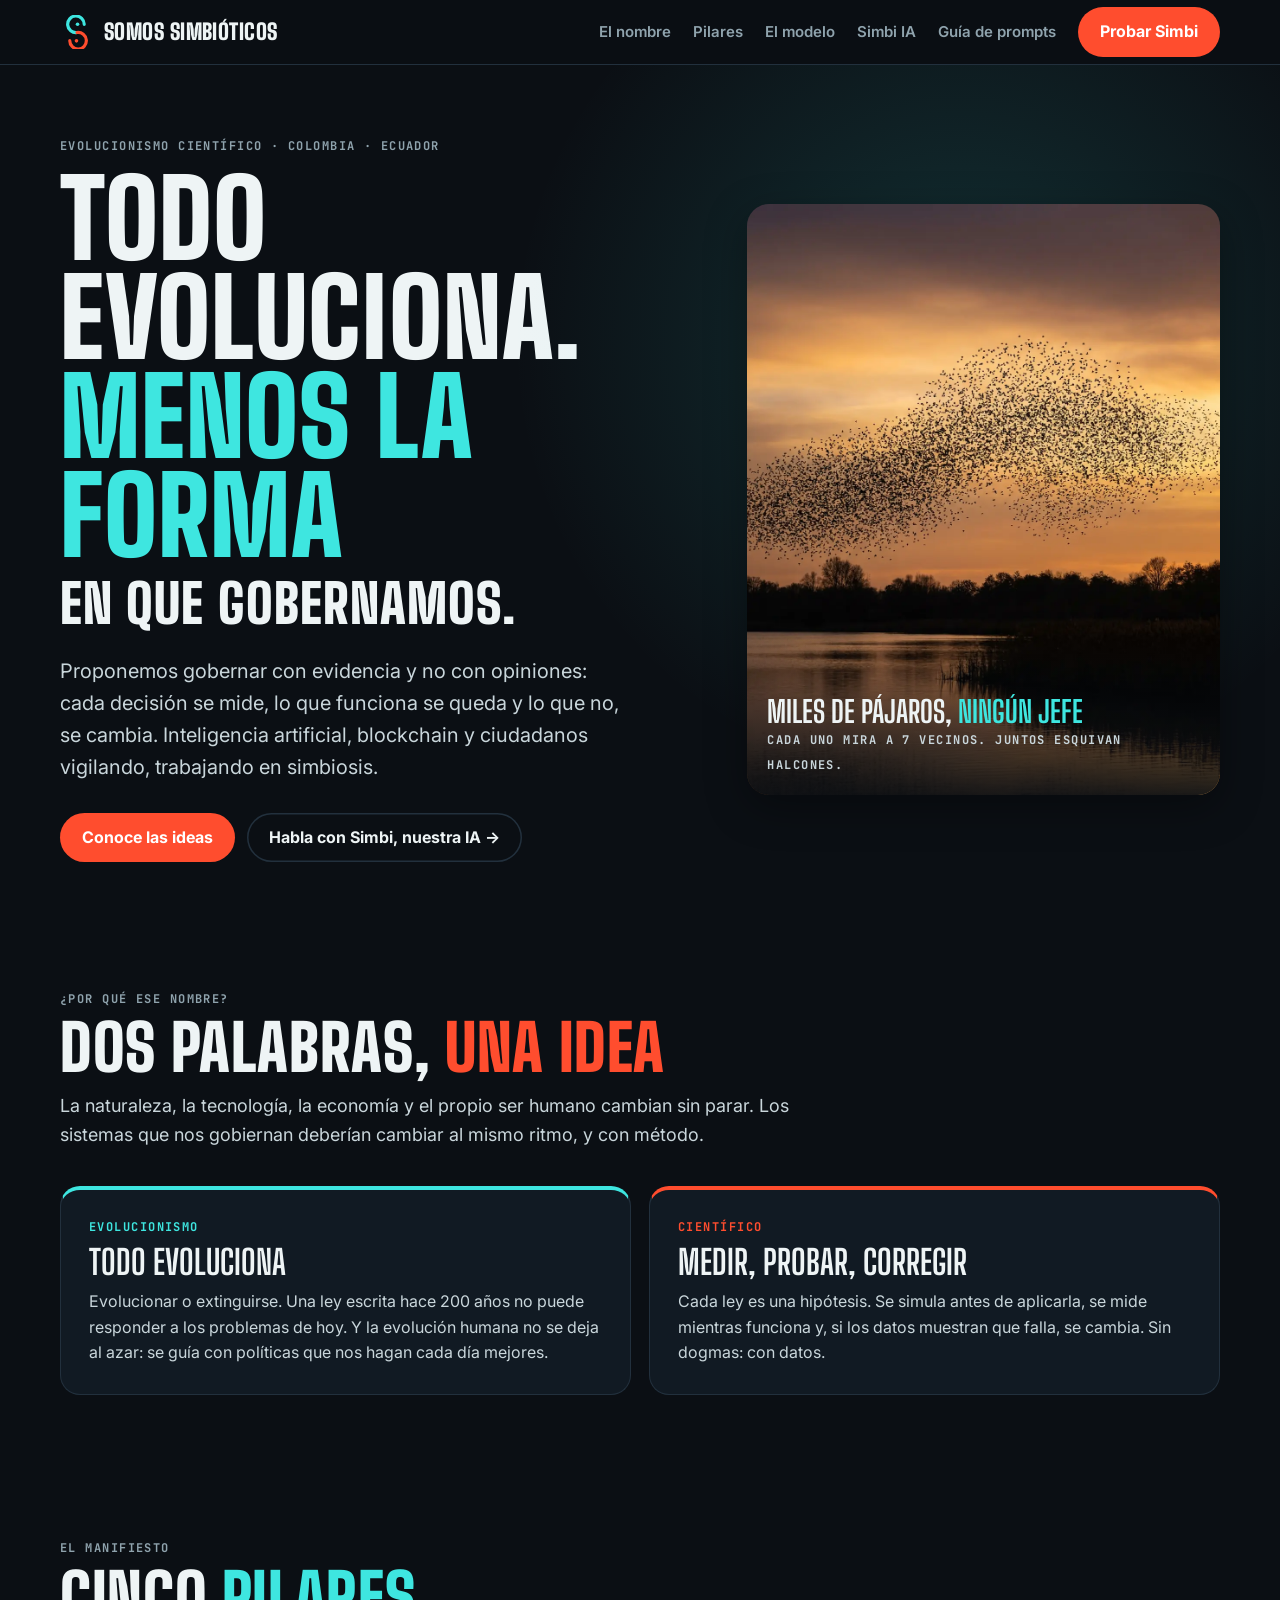
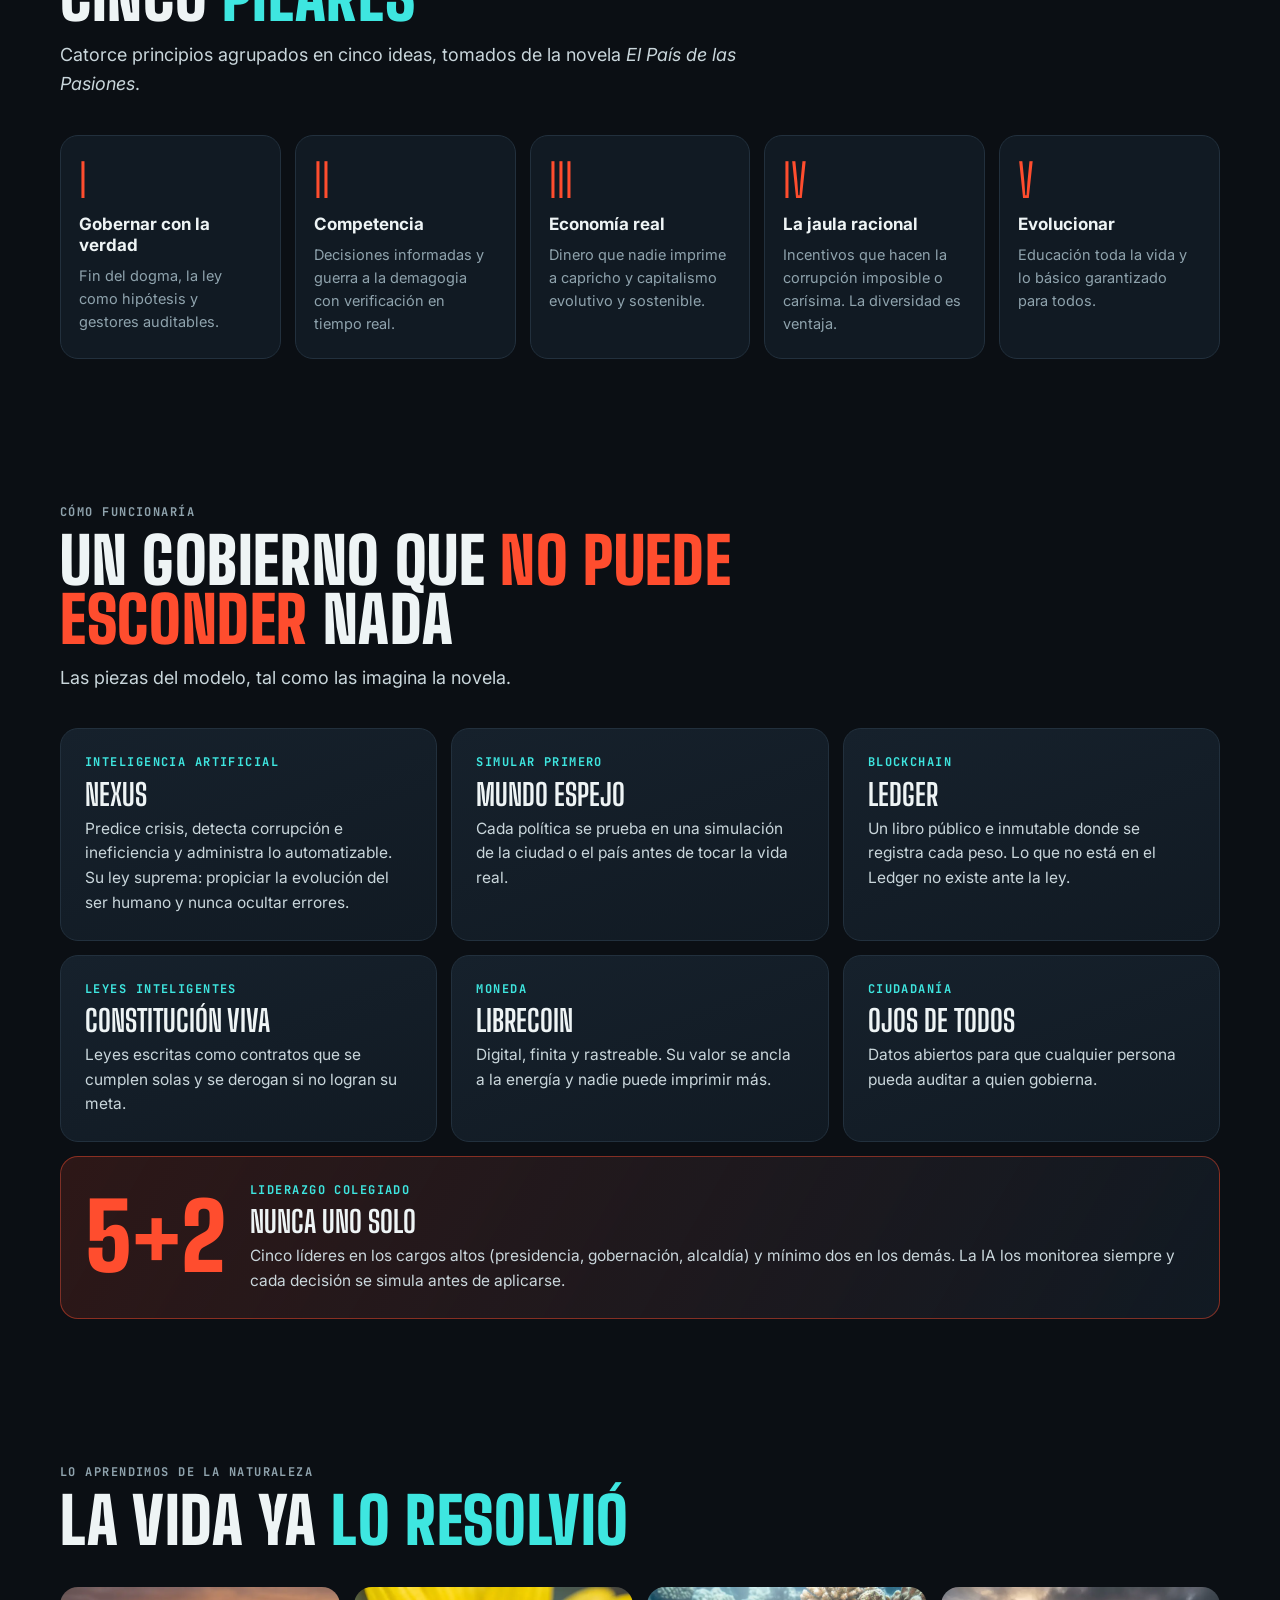
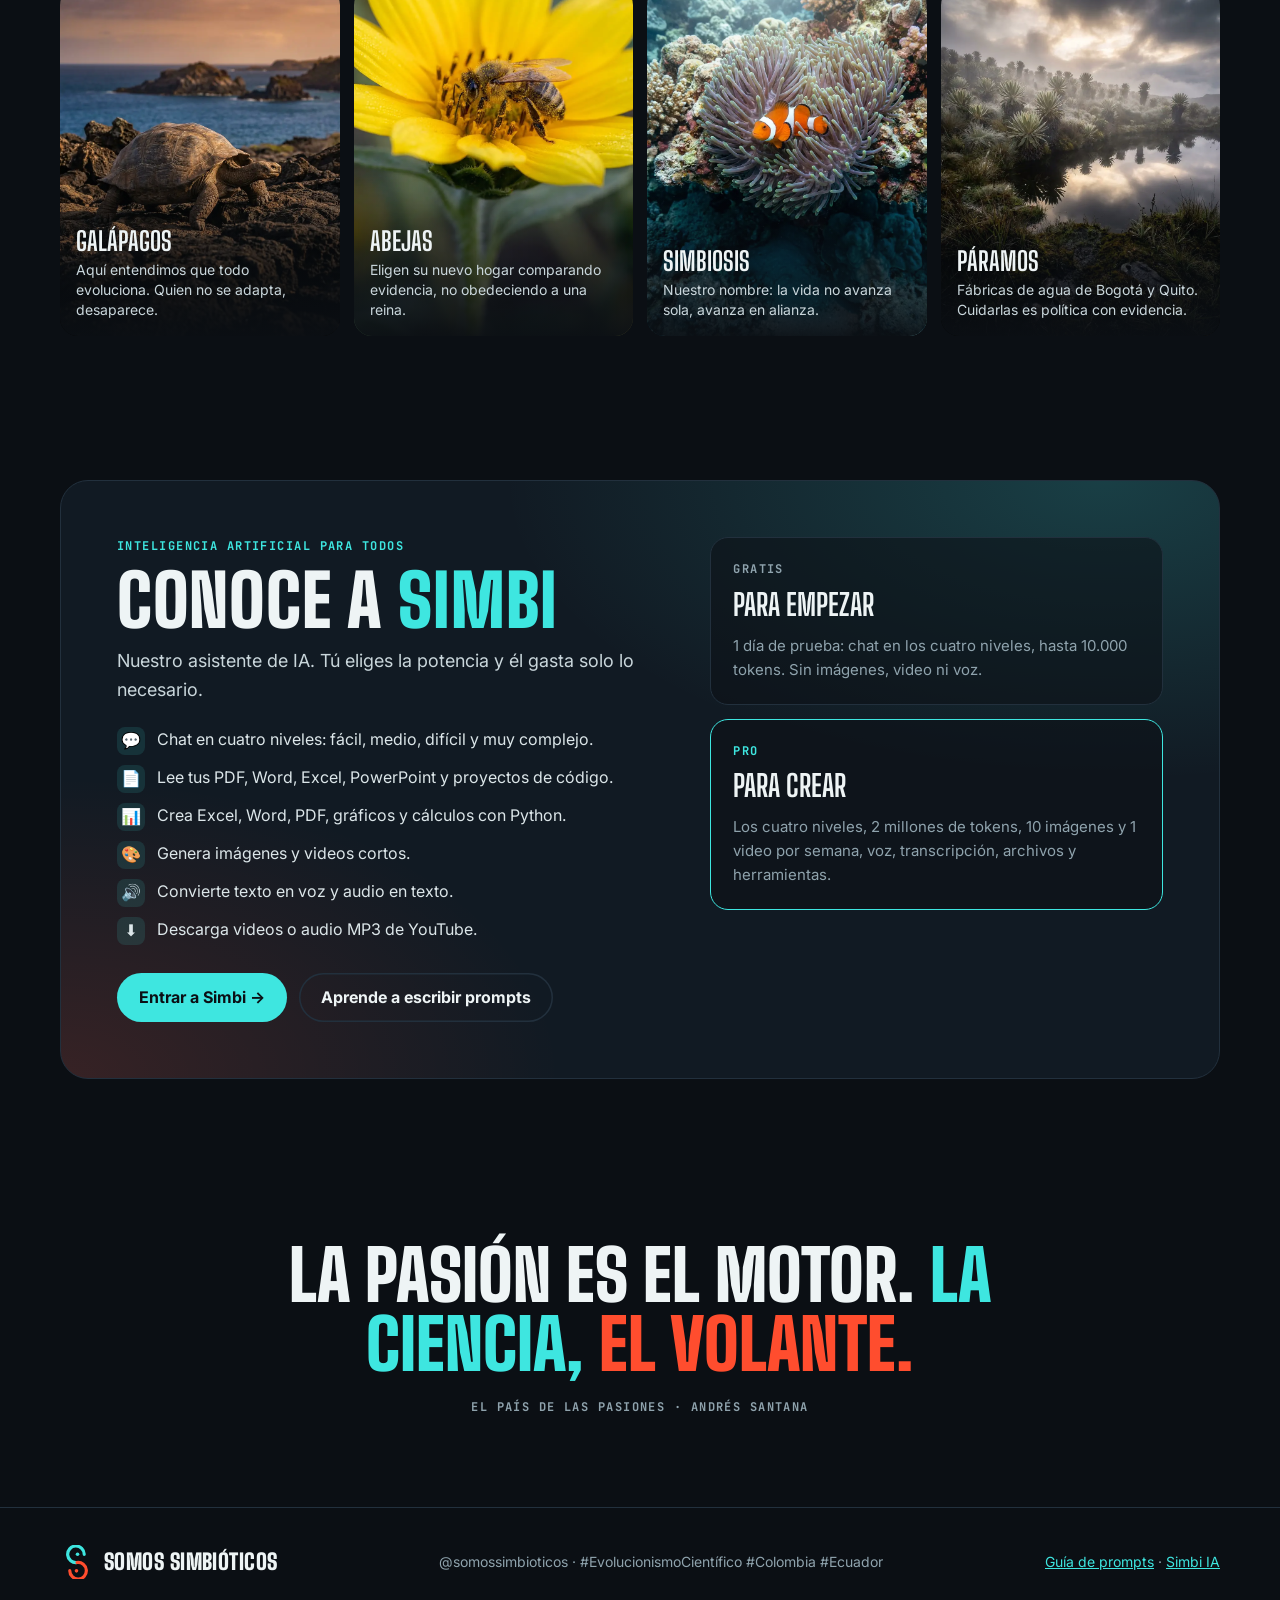
==== commit f5b08bfc: "Guía de prompts: método RCT, ejemplo completo y 10 prompts para copiar - /prompts/: fórmula RCT (Rol" ====
--- a/index.html
+++ b/index.html
@@ -9,7 +9,7 @@
   <meta property="og:description" content="Todo evoluciona, menos la forma en que gobernamos.">
   <meta property="og:image" content="https://somossimbioticos.github.io/img/estorninos.webp">
   <meta name="theme-color" content="#0B0F14">
-  <link rel="icon" href="logo.svg" type="image/svg+xml">
+  <link rel="icon" href="/favicon.svg" type="image/svg+xml"><link rel="icon" href="/favicon-32.png" sizes="32x32" type="image/png"><link rel="apple-touch-icon" href="/apple-touch-icon.png"><link rel="manifest" href="/site.webmanifest">
   <link rel="preconnect" href="https://fonts.googleapis.com">
   <link rel="preconnect" href="https://fonts.gstatic.com" crossorigin>
   <link rel="stylesheet" href="https://fonts.googleapis.com/css2?family=Big+Shoulders+Display:wght@800;900&family=Inter:wght@400;500;600;700&family=JetBrains+Mono:wght@500;700&display=swap">
@@ -114,6 +114,7 @@
         <a href="#pilares">Pilares</a>
         <a href="#modelo">El modelo</a>
         <a href="#simbi">Simbi IA</a>
+        <a href="prompts/">Guía de prompts</a>
         <a class="btn btn-brasa" href="app/">Probar Simbi</a>
       </nav>
     </div>
@@ -229,7 +230,10 @@
               <li><span>🔊</span> Convierte texto en voz y audio en texto.</li>
               <li><span>⬇️</span> Descarga videos o audio MP3 de YouTube.</li>
             </ul>
-            <a class="btn btn-cian" href="app/">Entrar a Simbi →</a>
+            <div class="acciones">
+              <a class="btn btn-cian" href="app/">Entrar a Simbi →</a>
+              <a class="btn btn-borde" href="prompts/">Aprende a escribir prompts</a>
+            </div>
           </div>
           <div class="planes">
             <div class="plan"><div class="mono">Gratis</div><h3>Para empezar</h3><p>1 día de prueba: chat en los cuatro niveles, hasta 10.000 tokens. Sin imágenes, video ni voz.</p></div>
@@ -251,7 +255,7 @@
     <div class="envoltura">
       <a class="marca" href="./"><img src="logo.svg" alt=""><span>Somos Simbióticos</span></a>
       <div>@somossimbioticos · #EvolucionismoCientífico #Colombia #Ecuador</div>
-      <a href="app/">Simbi IA</a>
+      <div><a href="prompts/">Guía de prompts</a> · <a href="app/">Simbi IA</a></div>
     </div>
   </footer>
 
--- a/base.css
+++ b/base.css
@@ -18,7 +18,35 @@
   --f-titulo: "Big Shoulders Display", "Arial Narrow", sans-serif;
   --f-texto: "Inter", system-ui, -apple-system, "Segoe UI", sans-serif;
   --f-mono: "JetBrains Mono", ui-monospace, monospace;
+  --texto-2: #C9D6DB;
+  --sobre-cian: #0B0F14;
+  --cian-claro: #8BF5F0;
+  --codigo: #070A0E;
+  --violeta: #B39DFF;
   color-scheme: dark;
+}
+/* ☀️ Modo claro (el oscuro es el predeterminado) */
+:root[data-theme="light"] {
+  --ink: #F2F5F7;
+  --panel: #FFFFFF;
+  --panel-2: #EDF2F5;
+  --linea: #D4DDE3;
+  --brasa: #E5401F;
+  --brasa-suave: rgba(229, 64, 31, .10);
+  --cian: #067F7B;
+  --cian-suave: rgba(6, 127, 123, .10);
+  --cian-claro: #2BB8B2;
+  --ambar: #A86A0C;
+  --papel: #101C25;
+  --mut: #566974;
+  --texto-2: #2B3E4B;
+  --exito: #15803D;
+  --error: #C9311F;
+  --sombra: 0 12px 34px rgba(16, 28, 37, .12);
+  --sobre-cian: #FFFFFF;
+  --codigo: #F3F6F8;
+  --violeta: #6A47D9;
+  color-scheme: light;
 }
 
 *, *::before, *::after { box-sizing: border-box; }
@@ -50,8 +78,8 @@
 .btn:active { transform: scale(.97); }
 .btn:disabled { opacity: .5; cursor: not-allowed; }
 .btn-brasa { background: var(--brasa); color: #fff; }
-.btn-brasa:hover { background: #ff6648; }
-.btn-cian { background: var(--cian); color: var(--ink); }
+.btn-brasa:hover { background: var(--brasa); filter: brightness(1.1); }
+.btn-cian { background: var(--cian); color: var(--sobre-cian); }
 .btn-borde { background: transparent; color: var(--papel); box-shadow: inset 0 0 0 1.5px var(--linea); }
 .btn-borde:hover { box-shadow: inset 0 0 0 1.5px var(--cian); color: var(--cian); }
 
